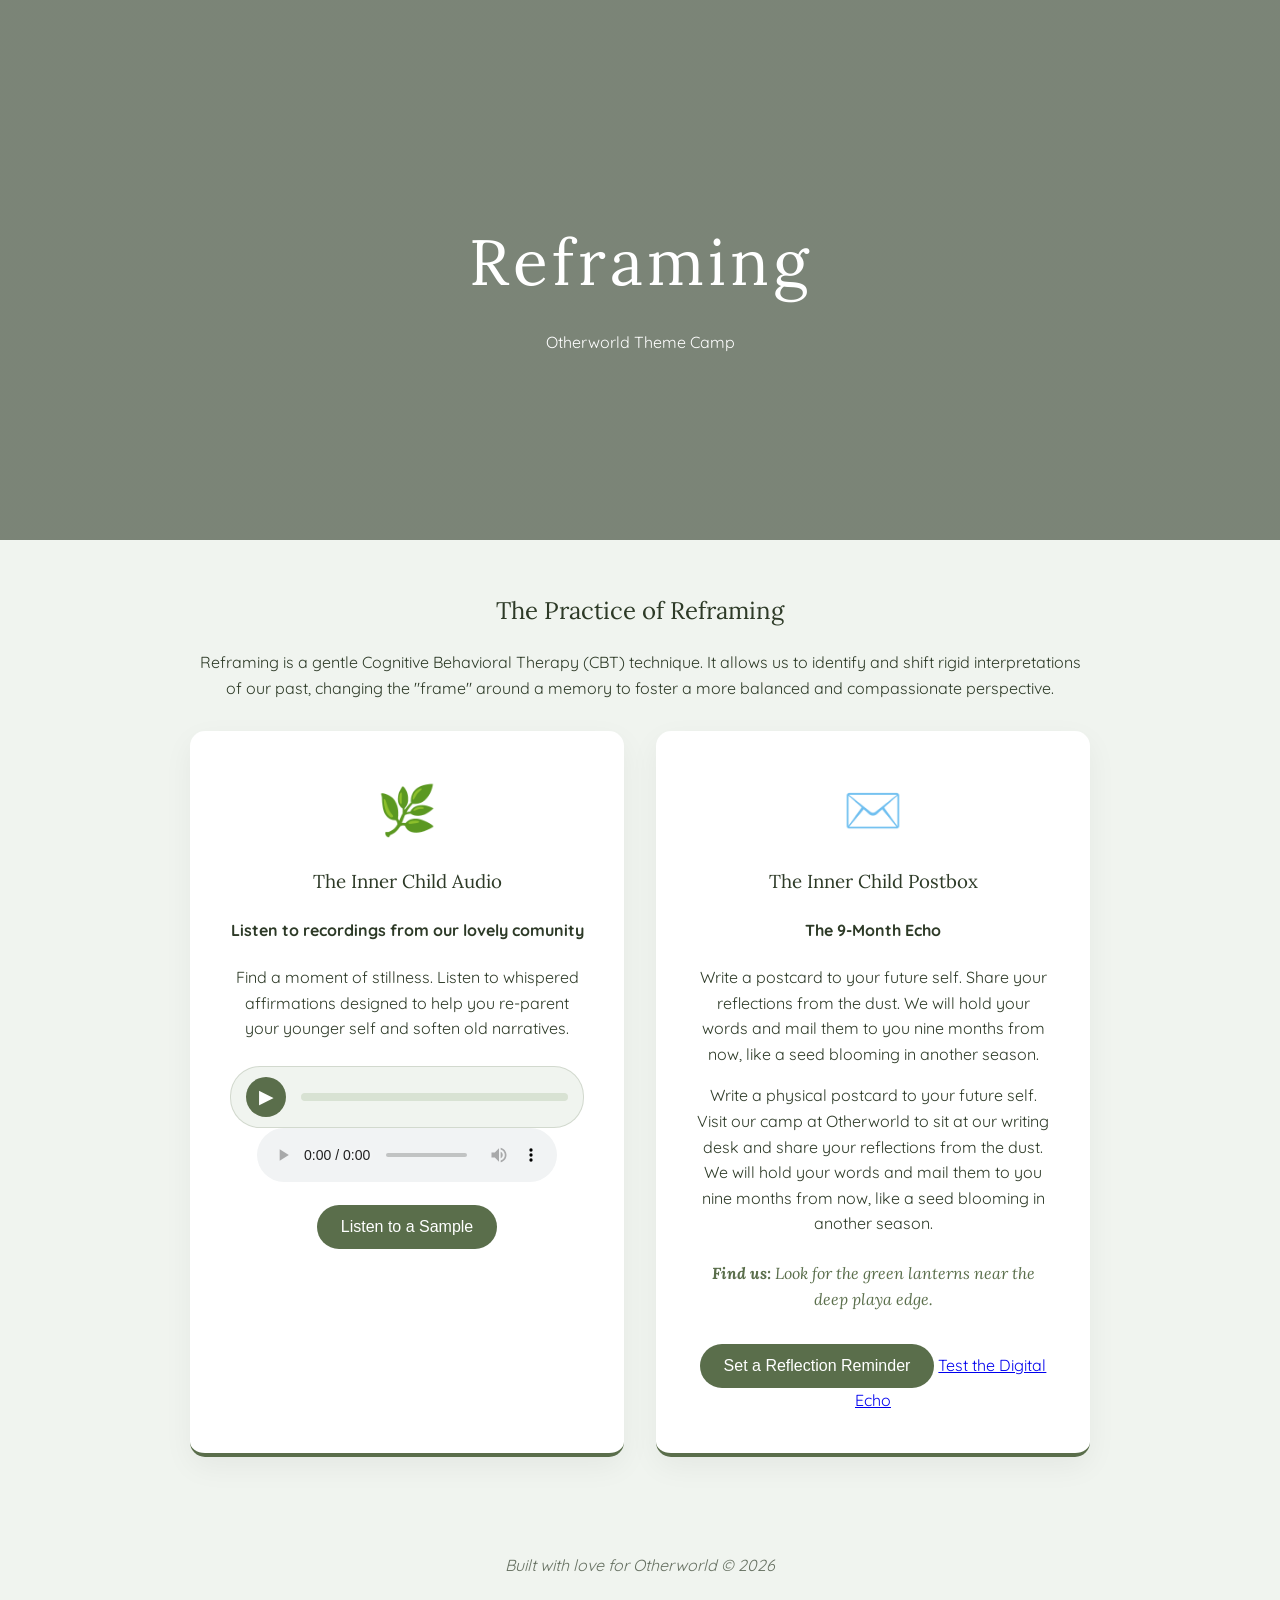
==== index.html @ 9a98a30b "Update index.html" ====
<!DOCTYPE html>
<html lang="en">
<head>
    <meta charset="UTF-8">
    <meta name="viewport" content="width=device-width, initial-scale=1.0">
    <title>Reframing | Otherworld Theme Camp</title>
    <link rel="stylesheet" href="style.css">
    <link href="https://fonts.googleapis.com/css2?family=Quicksand:wght@300;500&family=Lora:italic,wght@0,400;1,400&display=swap" rel="stylesheet">
</head>
<body>

    <header class="hero">
        <div class="overlay">
            <h1>Reframing</h1>
            <p class="tagline">Otherworld Theme Camp</p>
        </div>
    </header>

    <main>
        <section id="about" class="container">
            <h2>The Practice of Reframing</h2>
            <p>Reframing is a gentle Cognitive Behavioral Therapy (CBT) technique. It allows us to identify and shift rigid interpretations of our past, changing the "frame" around a memory to foster a more balanced and compassionate perspective.</p>
        </section>

        <section class="projects container">
            <div class="card" id="inner-child-reframing">
                <div class="icon">🌿</div>
                <h3>The Inner Child Audio</h3>
                <h4>Listen to recordings from our lovely comunity</h4>
                <p>Find a moment of stillness. Listen to whispered affirmations designed to help you re-parent your younger self and soften old narratives.</p>
                <div class="custom-audio-player">
                    <button id="playBtn" class="play-toggle" aria-label="Play audio">▶</button>
                    <div class="progress-wrapper" id="progressWrapper">
                        <div class="progress-fill" id="progressFill"></div>
                    </div>
                    <audio id="affirmationAudio" src="your-audio-file.mp3" preload="metadata"></audio>
                </div>
                
                <audio controls class="audio-player">
                <source src="affirmation-track-1.mp3" type="audio/mpeg">
                Your browser does not support the audio element.
                </audio>
                <button onclick="toggleAudio()">Listen to a Sample</button>
            </div>

            <div class="card" id="inner-child-post-box">
                <div class="icon">✉️</div>
                <h3>The Inner Child Postbox</h3>
                <h4>The 9-Month Echo</h4>
                <p>Write a postcard to your future self. Share your reflections from the dust. We will hold your words and mail them to you nine months from now, like a seed blooming in another season.</p>
                <p>Write a physical postcard to your future self. Visit our camp at Otherworld to sit at our writing desk and share your reflections from the dust. We will hold your words and mail them to you nine months from now, like a seed blooming in another season.</p>
                <p class="camp-location"><strong>Find us:</strong> Look for the green lanterns near the deep playa edge.</p>
                <button id="remindBtn">Set a Reflection Reminder</button>
                <a href="digital-postcard.html" class="btn">Test the Digital Echo</a>
            </div>
        </section>
    </main>

    <footer>
        <p>Built with love for Otherworld &copy; 2026</p>
    </footer>

    <script src="script.js"></script>
</body>
</html>
---- style.css ----
:root {
    --forest-deep: #2d3a27;
    --moss: #5a6e4b;
    --mist: #f0f4ef;
    --bark: #6d594f;
    --accent: #a3b18a;
}

body {
    margin: 0;
    font-family: 'Quicksand', sans-serif;
    background-color: var(--mist);
    color: var(--forest-deep);
    line-height: 1.6;
}

h1, h2, h3 {
    font-family: 'Lora', serif;
    font-weight: 400;
}

.container {
    max-width: 900px;
    margin: 0 auto;
    padding: 2rem;
    text-align: center;
}

.hero {
    height: 60vh;
    background: linear-gradient(rgba(45, 58, 39, 0.6), rgba(45, 58, 39, 0.6)), 
                url('https://images.unsplash.com/photo-1441974231531-c6227db76b6e?auto=format&fit=crop&q=80&w=1000');
    background-size: cover;
    background-position: center;
    display: flex;
    align-items: center;
    justify-content: center;
    color: white;
    text-align: center;
}

.hero h1 {
    font-size: 4rem;
    margin-bottom: 0;
    letter-spacing: 4px;
}

.projects {
    display: flex;
    gap: 2rem;
    flex-wrap: wrap;
    justify-content: center;
    margin-top: -50px;
}

.card {
    background: white;
    padding: 2.5rem;
    border-radius: 15px;
    box-shadow: 0 10px 30px rgba(0,0,0,0.05);
    flex: 1;
    min-width: 300px;
    transition: transform 0.3s ease;
    border-bottom: 4px solid var(--moss);
}

.card:hover {
    transform: translateY(-5px);
}

.icon {
    font-size: 3rem;
    margin-bottom: 1rem;
}

button {
    background-color: var(--moss);
    color: white;
    border: none;
    padding: 0.8rem 1.5rem;
    border-radius: 25px;
    cursor: pointer;
    font-size: 1rem;
    margin-top: 1rem;
    transition: background 0.3s;
}

button:hover {
    background-color: var(--forest-deep);
}

/* Add to existing style.css */

.camp-location {
    font-family: 'Lora', serif;
    font-style: italic;
    color: var(--moss);
    margin-top: 1.5rem;
}

/* Custom Audio Player Styles */
.custom-audio-player {
    display: flex;
    align-items: center;
    gap: 15px;
    background-color: var(--mist);
    padding: 10px 15px;
    border-radius: 30px;
    margin-top: 1.5rem;
    border: 1px solid rgba(90, 110, 75, 0.2);
}

.play-toggle {
    background-color: var(--moss);
    color: white;
    border: none;
    width: 40px;
    height: 40px;
    border-radius: 50%;
    display: flex;
    align-items: center;
    justify-content: center;
    cursor: pointer;
    font-size: 1.2rem;
    margin: 0; /* Override previous button margin */
    padding: 0;
    transition: transform 0.2s, background-color 0.3s;
}

.play-toggle:hover {
    background-color: var(--forest-deep);
    transform: scale(1.05);
}

.progress-wrapper {
    flex-grow: 1;
    height: 8px;
    background-color: #d8e2d3;
    border-radius: 4px;
    cursor: pointer;
    overflow: hidden;
}

.progress-fill {
    height: 100%;
    background-color: var(--moss);
    width: 0%;
    transition: width 0.1s linear;
}

footer {
    padding: 3rem;
    text-align: center;
    font-style: italic;
    opacity: 0.7;
}
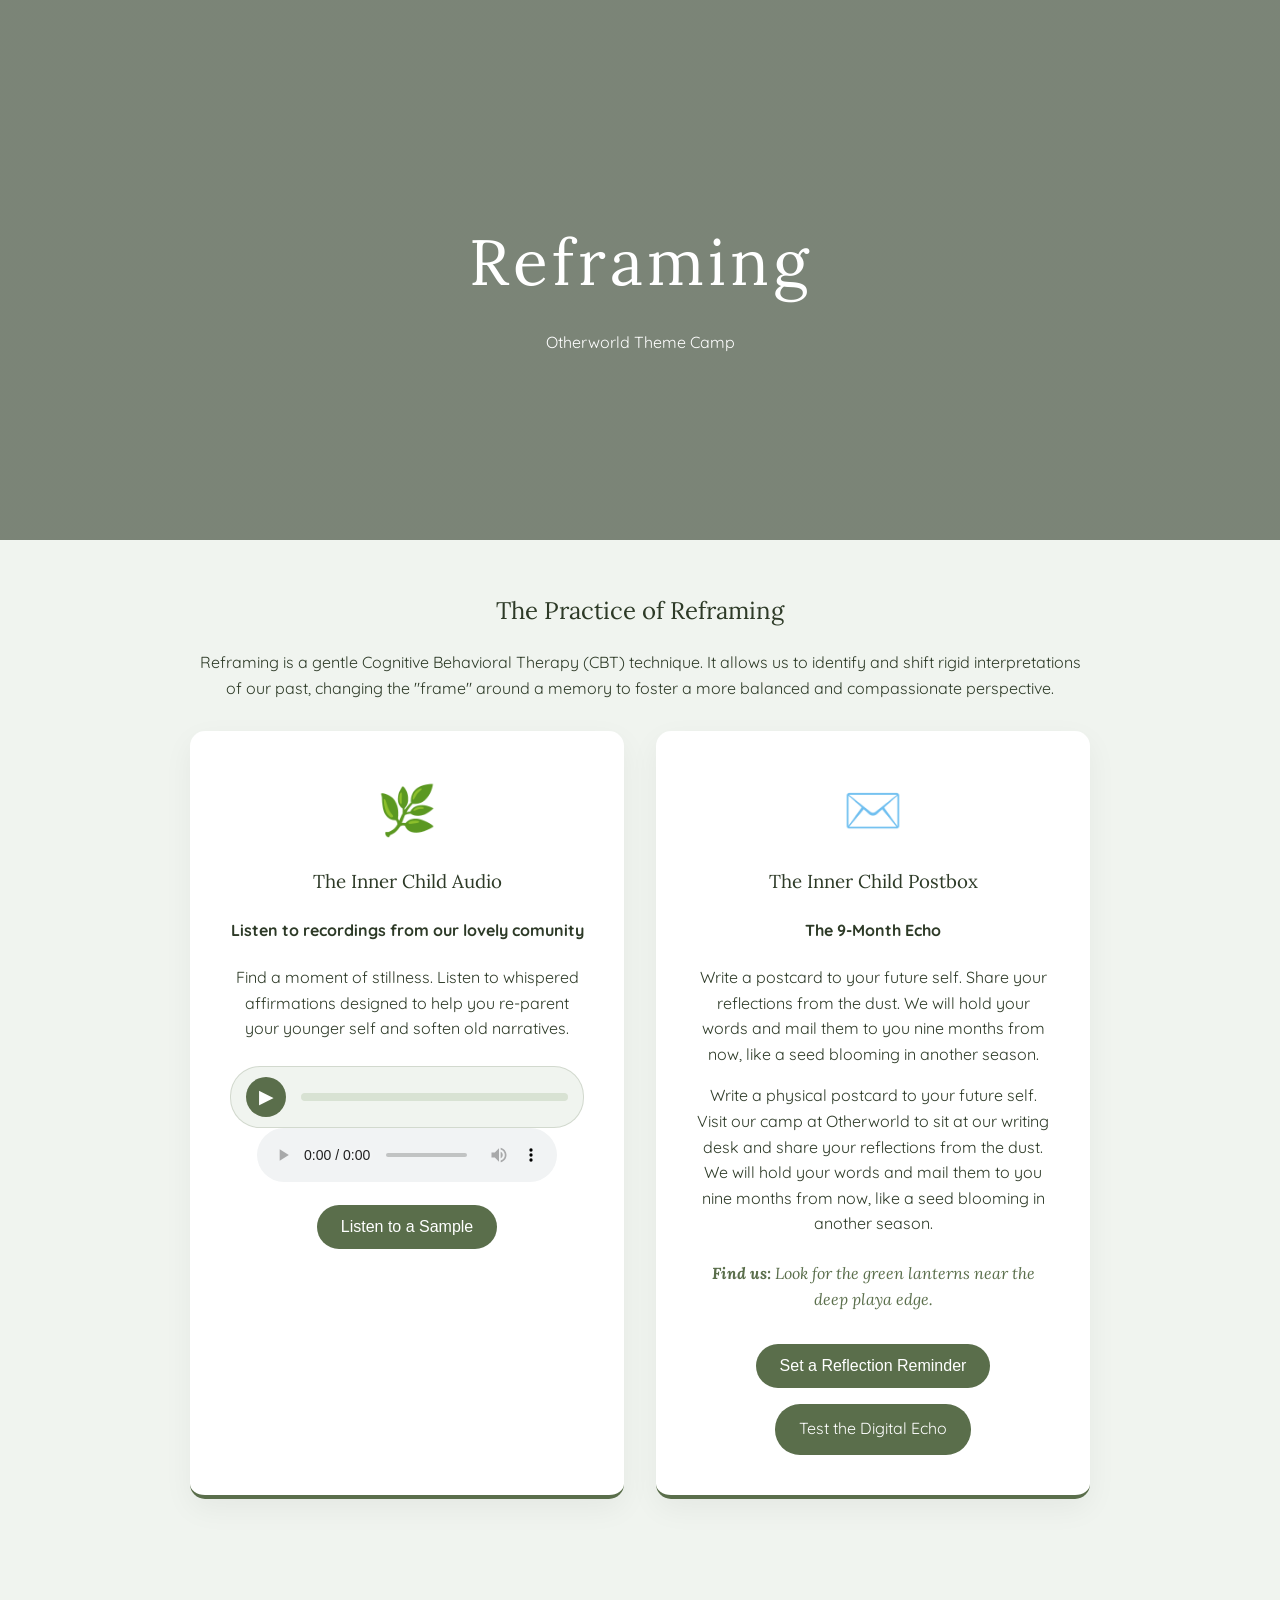
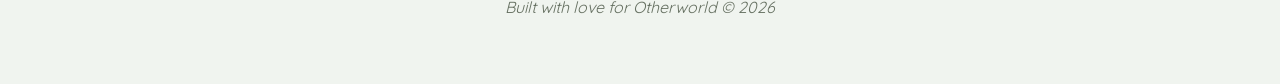
==== commit ee6fc9e0: "Update index.html" ====
--- a/index.html
+++ b/index.html
@@ -33,11 +33,11 @@
                     <div class="progress-wrapper" id="progressWrapper">
                         <div class="progress-fill" id="progressFill"></div>
                     </div>
-                    <audio id="affirmationAudio" src="your-audio-file.mp3" preload="metadata"></audio>
+                    <audio id="affirmationAudio" src="natureseye-wild-atlantic-spray-meditation-414828.mp3" preload="metadata"></audio>
                 </div>
                 
                 <audio controls class="audio-player">
-                <source src="affirmation-track-1.mp3" type="audio/mpeg">
+                <source src="natureseye-wild-atlantic-spray-meditation-414828.mp3" type="audio/mpeg">
                 Your browser does not support the audio element.
                 </audio>
                 <button onclick="toggleAudio()">Listen to a Sample</button>
--- a/style.css
+++ b/style.css
@@ -148,6 +148,25 @@
     transition: width 0.1s linear;
 }
 
+button, .btn {
+    background-color: var(--moss);
+    color: white;
+    border: none;
+    padding: 0.8rem 1.5rem;
+    border-radius: 25px;
+    cursor: pointer;
+    font-size: 1rem;
+    margin-top: 1rem;
+    transition: background 0.3s;
+    /* Added to make the <a> tag behave visually like a button */
+    display: inline-block; 
+    text-decoration: none; 
+}
+
+button:hover, .btn:hover {
+    background-color: var(--forest-deep);
+}
+
 footer {
     padding: 3rem;
     text-align: center;
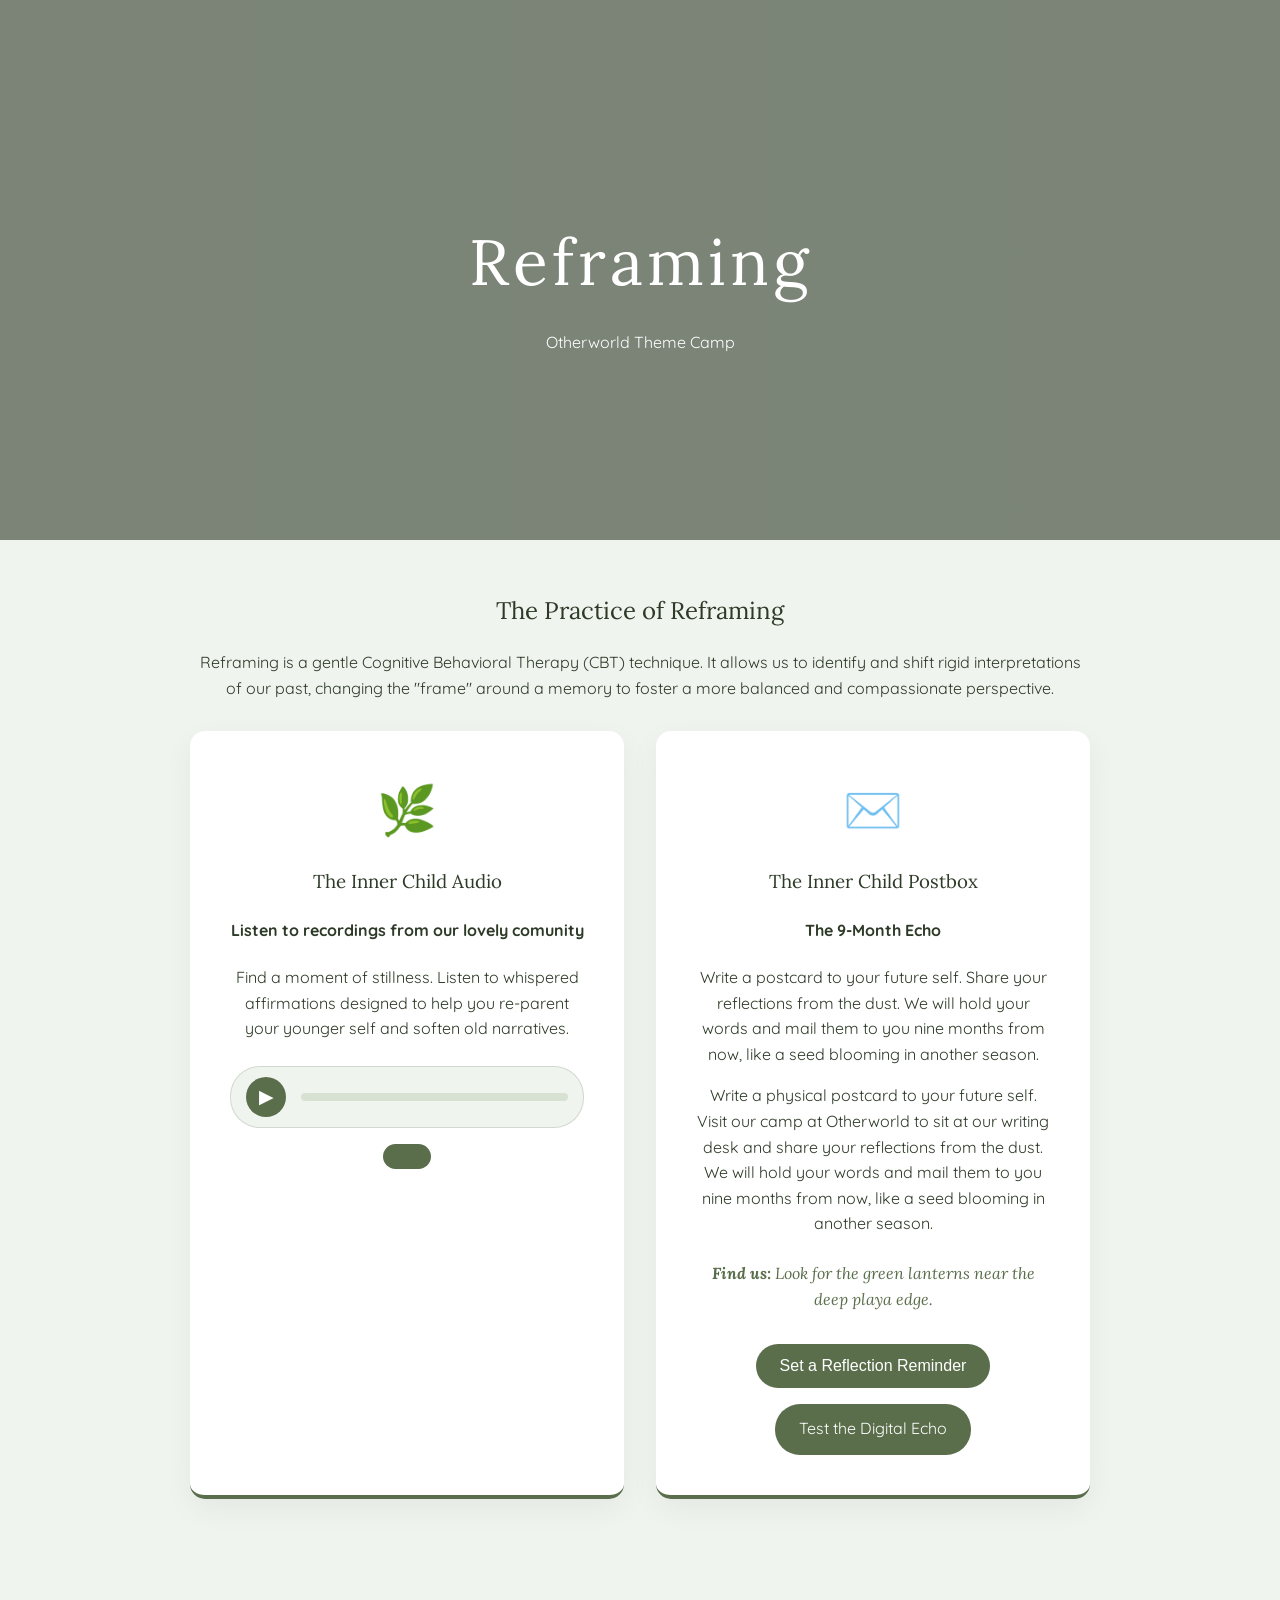
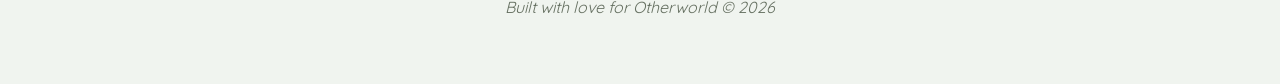
==== commit 60a4a917: "Update index.html" ====
--- a/index.html
+++ b/index.html
@@ -36,11 +36,8 @@
                     <audio id="affirmationAudio" src="natureseye-wild-atlantic-spray-meditation-414828.mp3" preload="metadata"></audio>
                 </div>
                 
-                <audio controls class="audio-player">
-                <source src="natureseye-wild-atlantic-spray-meditation-414828.mp3" type="audio/mpeg">
-                Your browser does not support the audio element.
-                </audio>
-                <button onclick="toggleAudio()">Listen to a Sample</button>
+              
+                <button onclick="toggleAudio()"Explore more samples"</button>
             </div>
 
             <div class="card" id="inner-child-post-box">
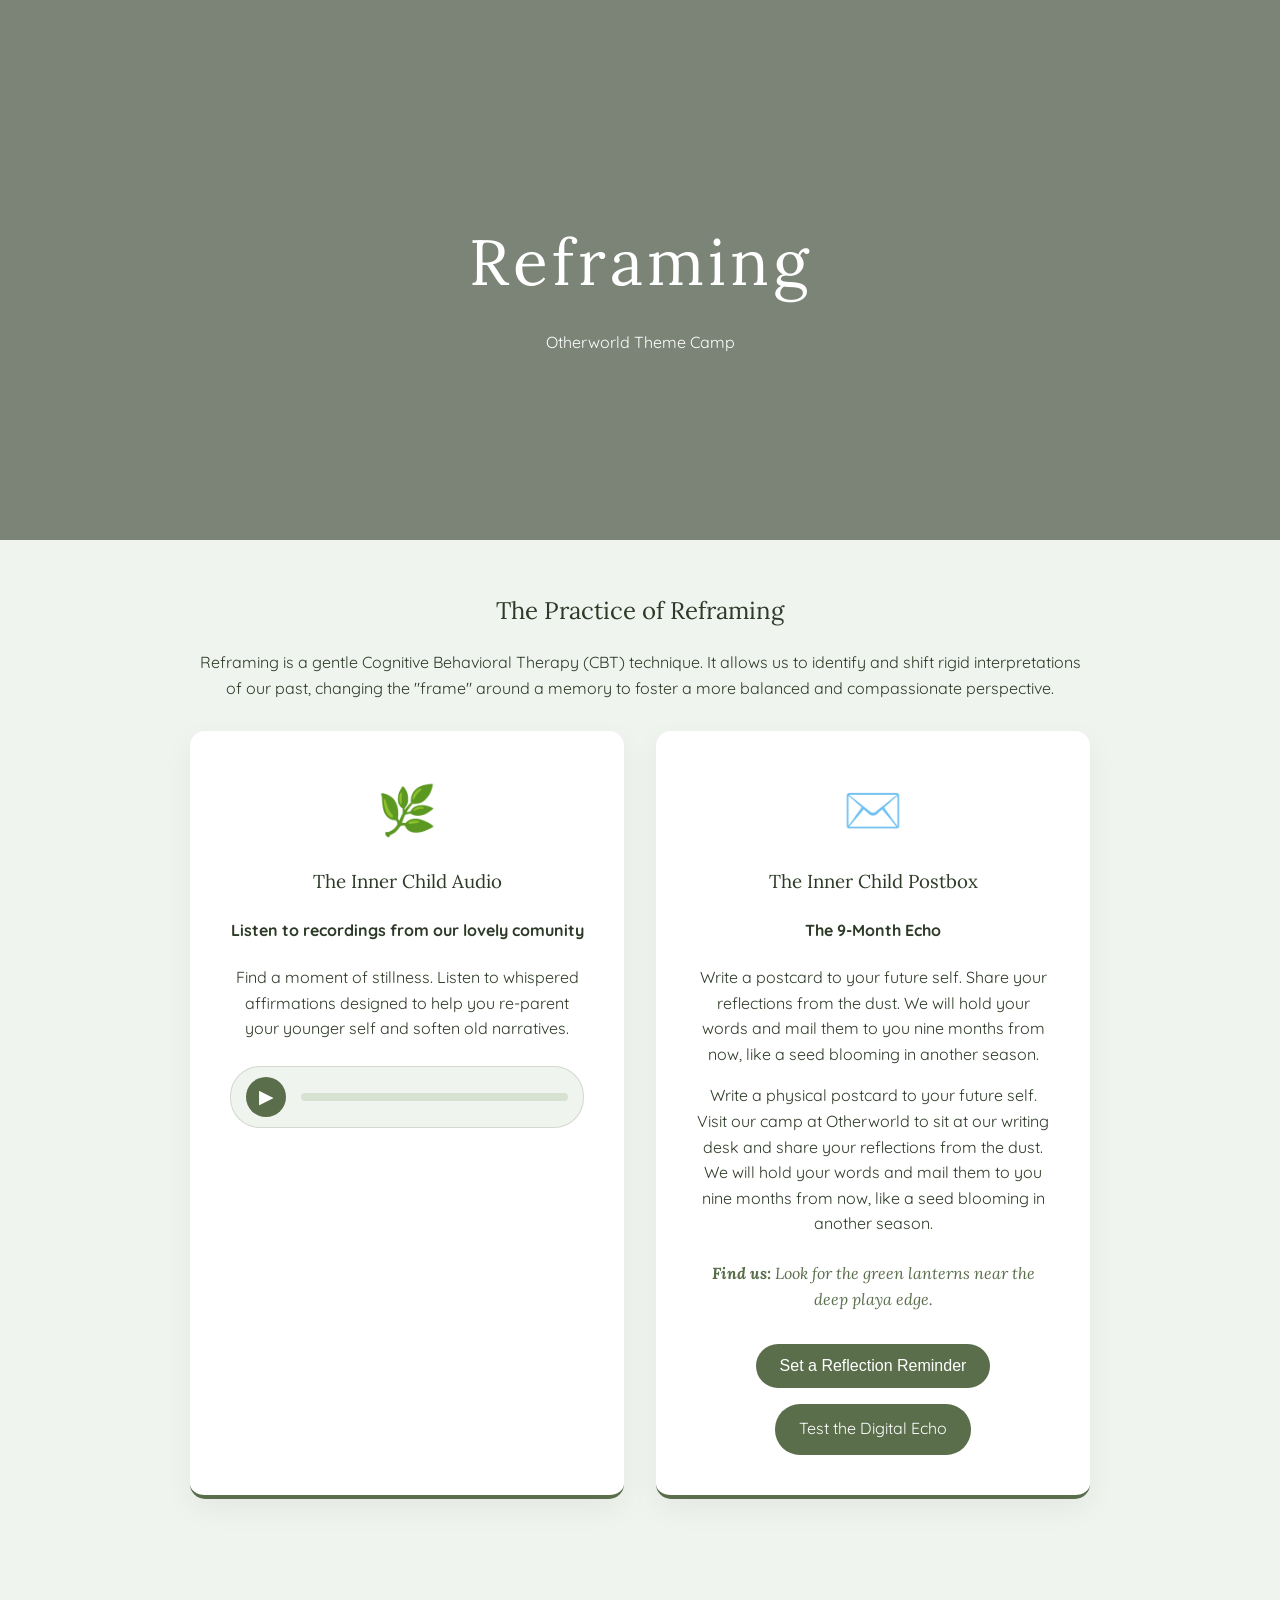
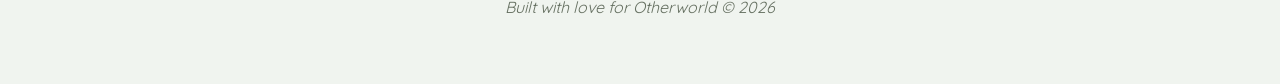
==== commit 8add77b5: "Update index.html" ====
--- a/index.html
+++ b/index.html
@@ -36,8 +36,6 @@
                     <audio id="affirmationAudio" src="natureseye-wild-atlantic-spray-meditation-414828.mp3" preload="metadata"></audio>
                 </div>
                 
-              
-                <button onclick="toggleAudio()"Explore more samples"</button>
             </div>
 
             <div class="card" id="inner-child-post-box">
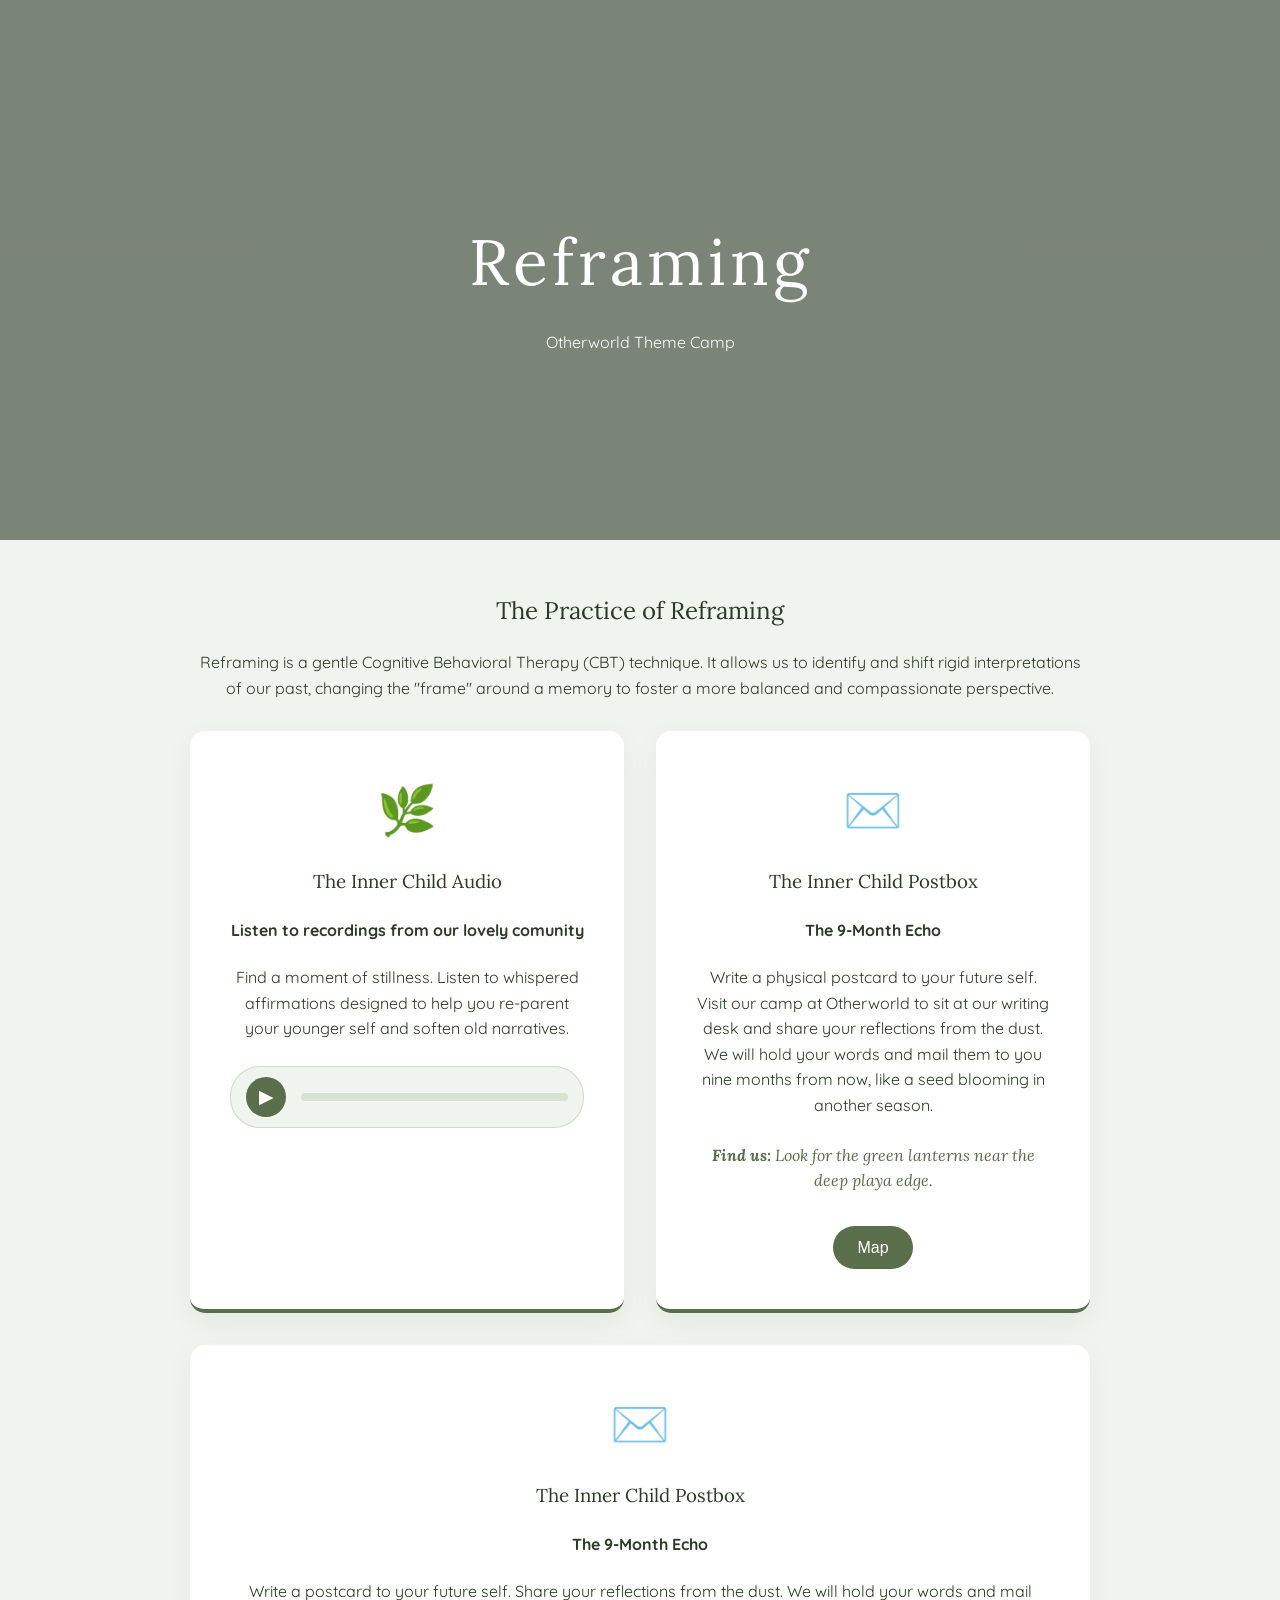
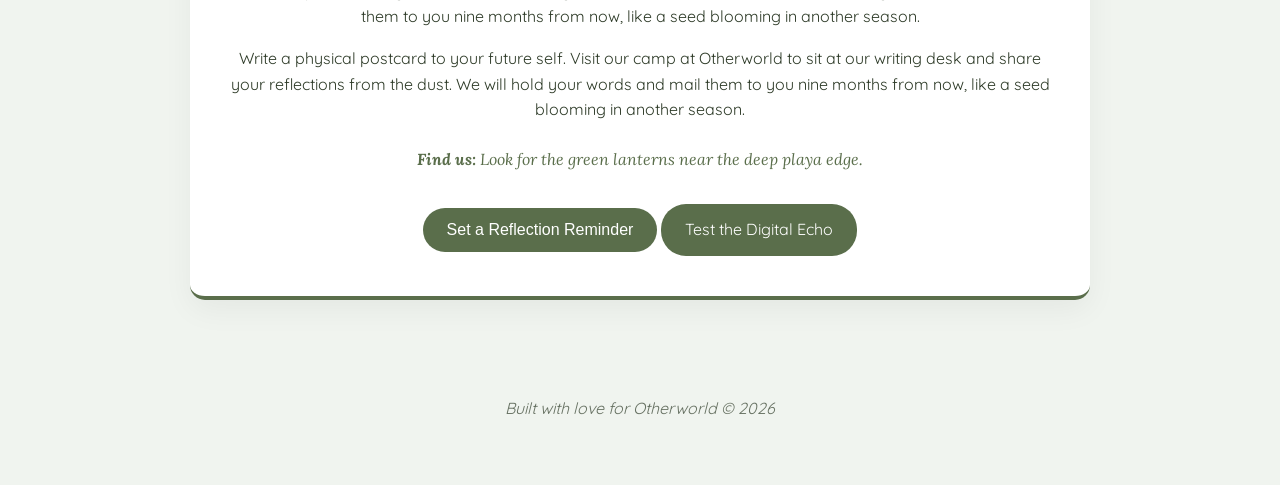
==== commit 2c67f8cd: "Update index.html" ====
--- a/index.html
+++ b/index.html
@@ -42,6 +42,15 @@
                 <div class="icon">✉️</div>
                 <h3>The Inner Child Postbox</h3>
                 <h4>The 9-Month Echo</h4>
+                <p>Write a physical postcard to your future self. Visit our camp at Otherworld to sit at our writing desk and share your reflections from the dust. We will hold your words and mail them to you nine months from now, like a seed blooming in another season.</p>
+                <p class="camp-location"><strong>Find us:</strong> Look for the green lanterns near the deep playa edge.</p>
+                <button id="remindBtn">Map</button>
+            </div>
+
+            <div class="card" id="inner-child-post-box digital">
+                <div class="icon">✉️</div>
+                <h3>The Inner Child Postbox</h3>
+                <h4>The 9-Month Echo</h4>
                 <p>Write a postcard to your future self. Share your reflections from the dust. We will hold your words and mail them to you nine months from now, like a seed blooming in another season.</p>
                 <p>Write a physical postcard to your future self. Visit our camp at Otherworld to sit at our writing desk and share your reflections from the dust. We will hold your words and mail them to you nine months from now, like a seed blooming in another season.</p>
                 <p class="camp-location"><strong>Find us:</strong> Look for the green lanterns near the deep playa edge.</p>
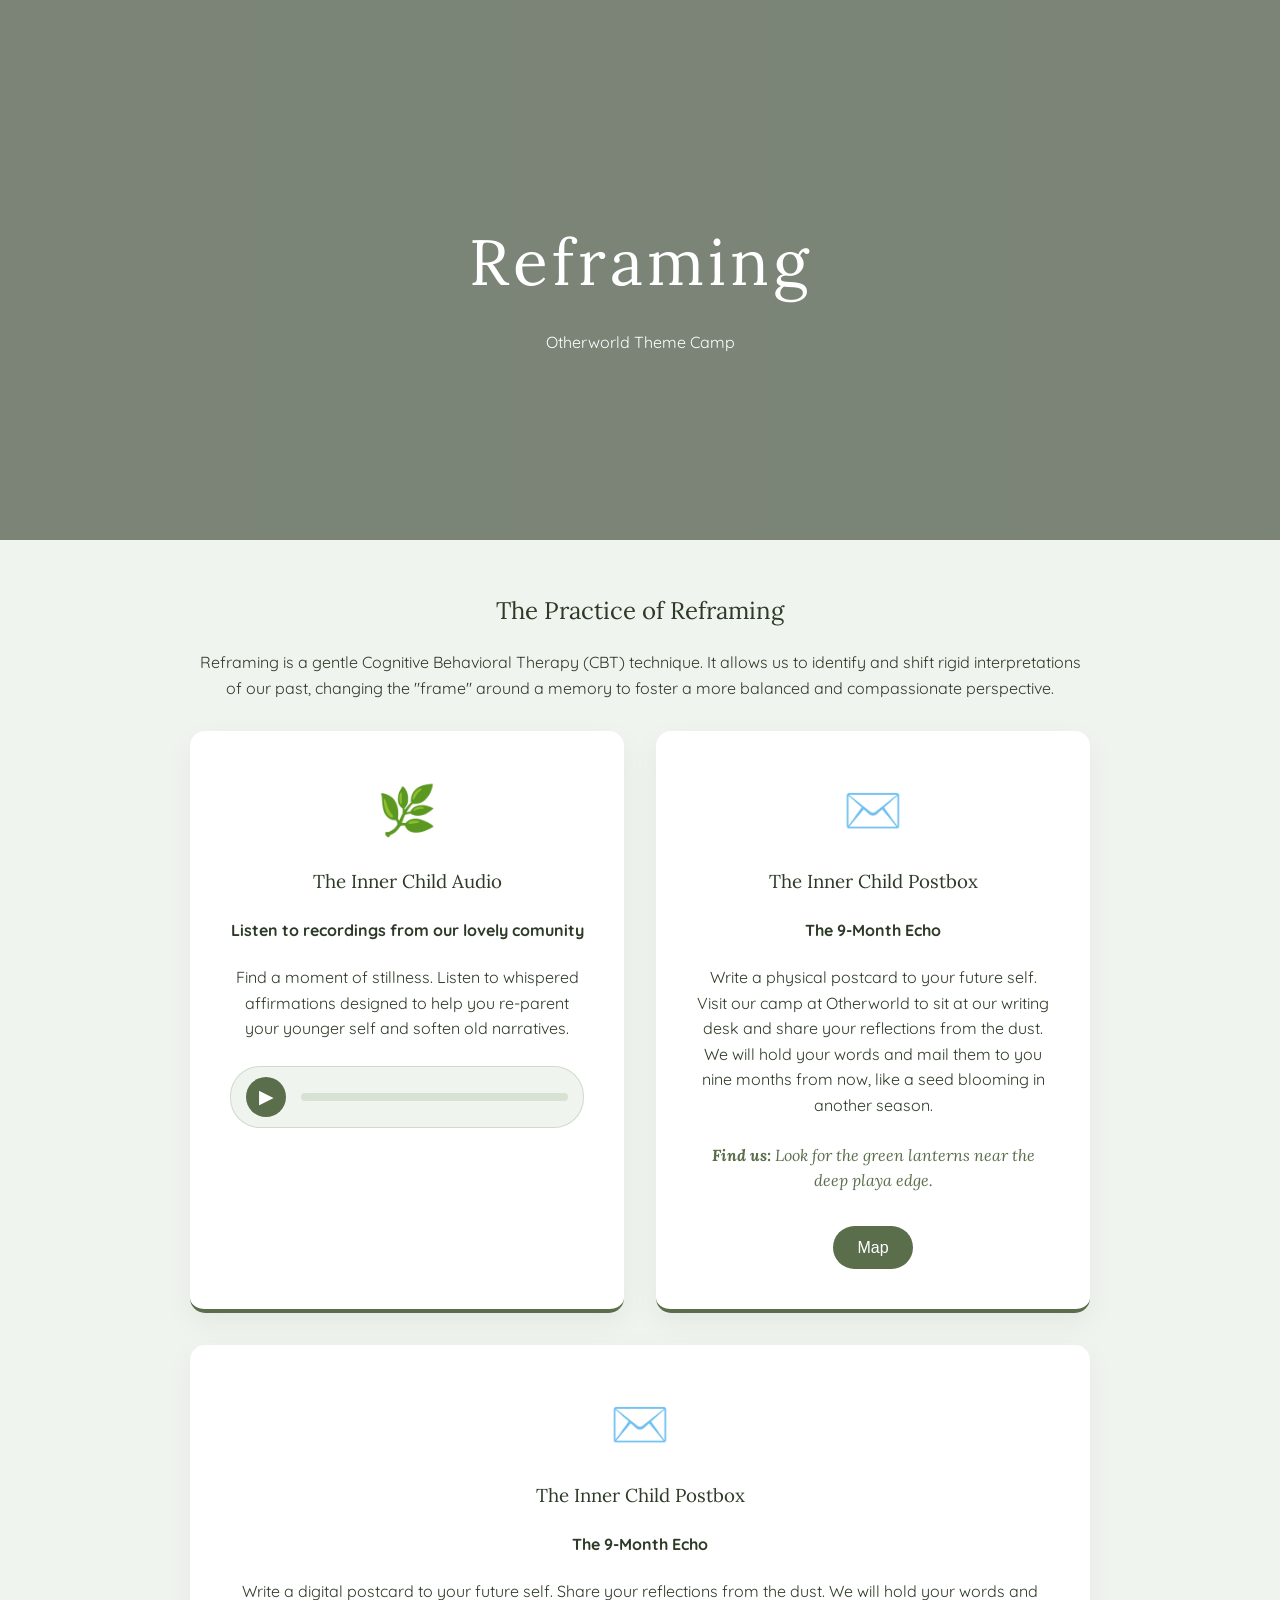
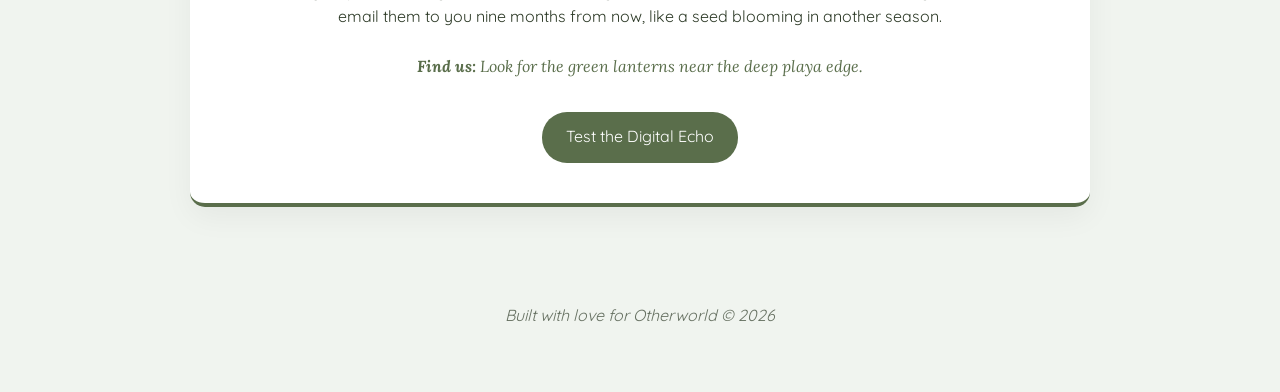
==== commit 75361b20: "Update index.html" ====
--- a/index.html
+++ b/index.html
@@ -51,10 +51,8 @@
                 <div class="icon">✉️</div>
                 <h3>The Inner Child Postbox</h3>
                 <h4>The 9-Month Echo</h4>
-                <p>Write a postcard to your future self. Share your reflections from the dust. We will hold your words and mail them to you nine months from now, like a seed blooming in another season.</p>
-                <p>Write a physical postcard to your future self. Visit our camp at Otherworld to sit at our writing desk and share your reflections from the dust. We will hold your words and mail them to you nine months from now, like a seed blooming in another season.</p>
+                <p>Write a digital postcard to your future self. Share your reflections from the dust. We will hold your words and email them to you nine months from now, like a seed blooming in another season.</p>
                 <p class="camp-location"><strong>Find us:</strong> Look for the green lanterns near the deep playa edge.</p>
-                <button id="remindBtn">Set a Reflection Reminder</button>
                 <a href="digital-postcard.html" class="btn">Test the Digital Echo</a>
             </div>
         </section>
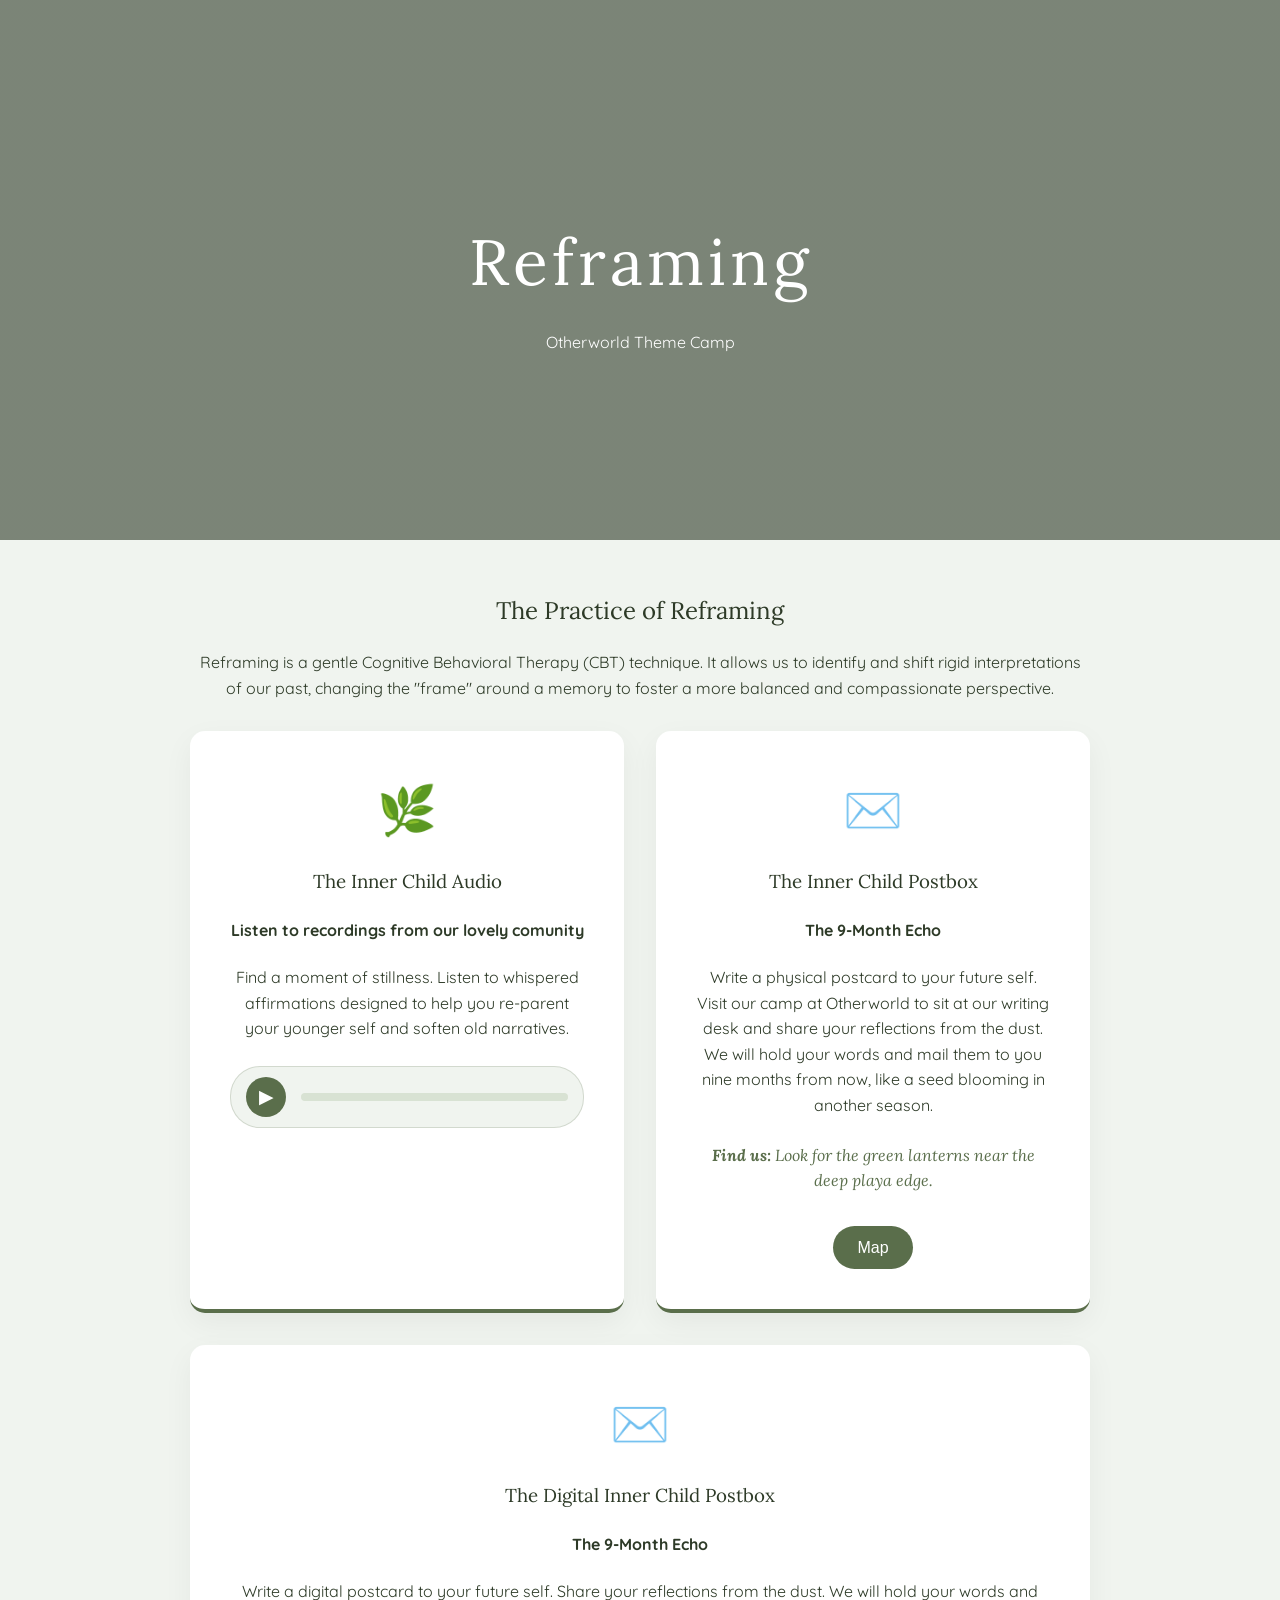
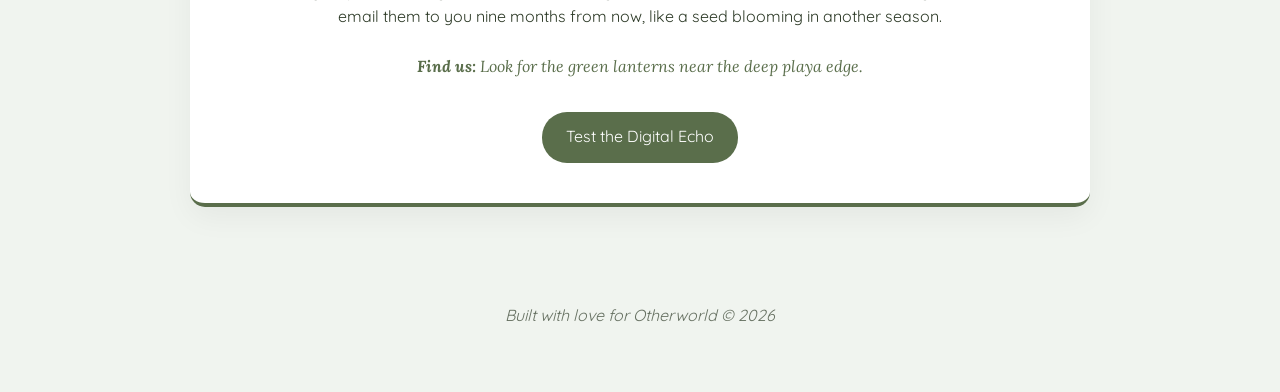
==== commit 364c8dce: "Update index.html" ====
--- a/index.html
+++ b/index.html
@@ -47,9 +47,9 @@
                 <button id="remindBtn">Map</button>
             </div>
 
-            <div class="card" id="inner-child-post-box digital">
+            <div class="card" id="digital-inner-child-post-box digital">
                 <div class="icon">✉️</div>
-                <h3>The Inner Child Postbox</h3>
+                <h3>The Digital Inner Child Postbox</h3>
                 <h4>The 9-Month Echo</h4>
                 <p>Write a digital postcard to your future self. Share your reflections from the dust. We will hold your words and email them to you nine months from now, like a seed blooming in another season.</p>
                 <p class="camp-location"><strong>Find us:</strong> Look for the green lanterns near the deep playa edge.</p>
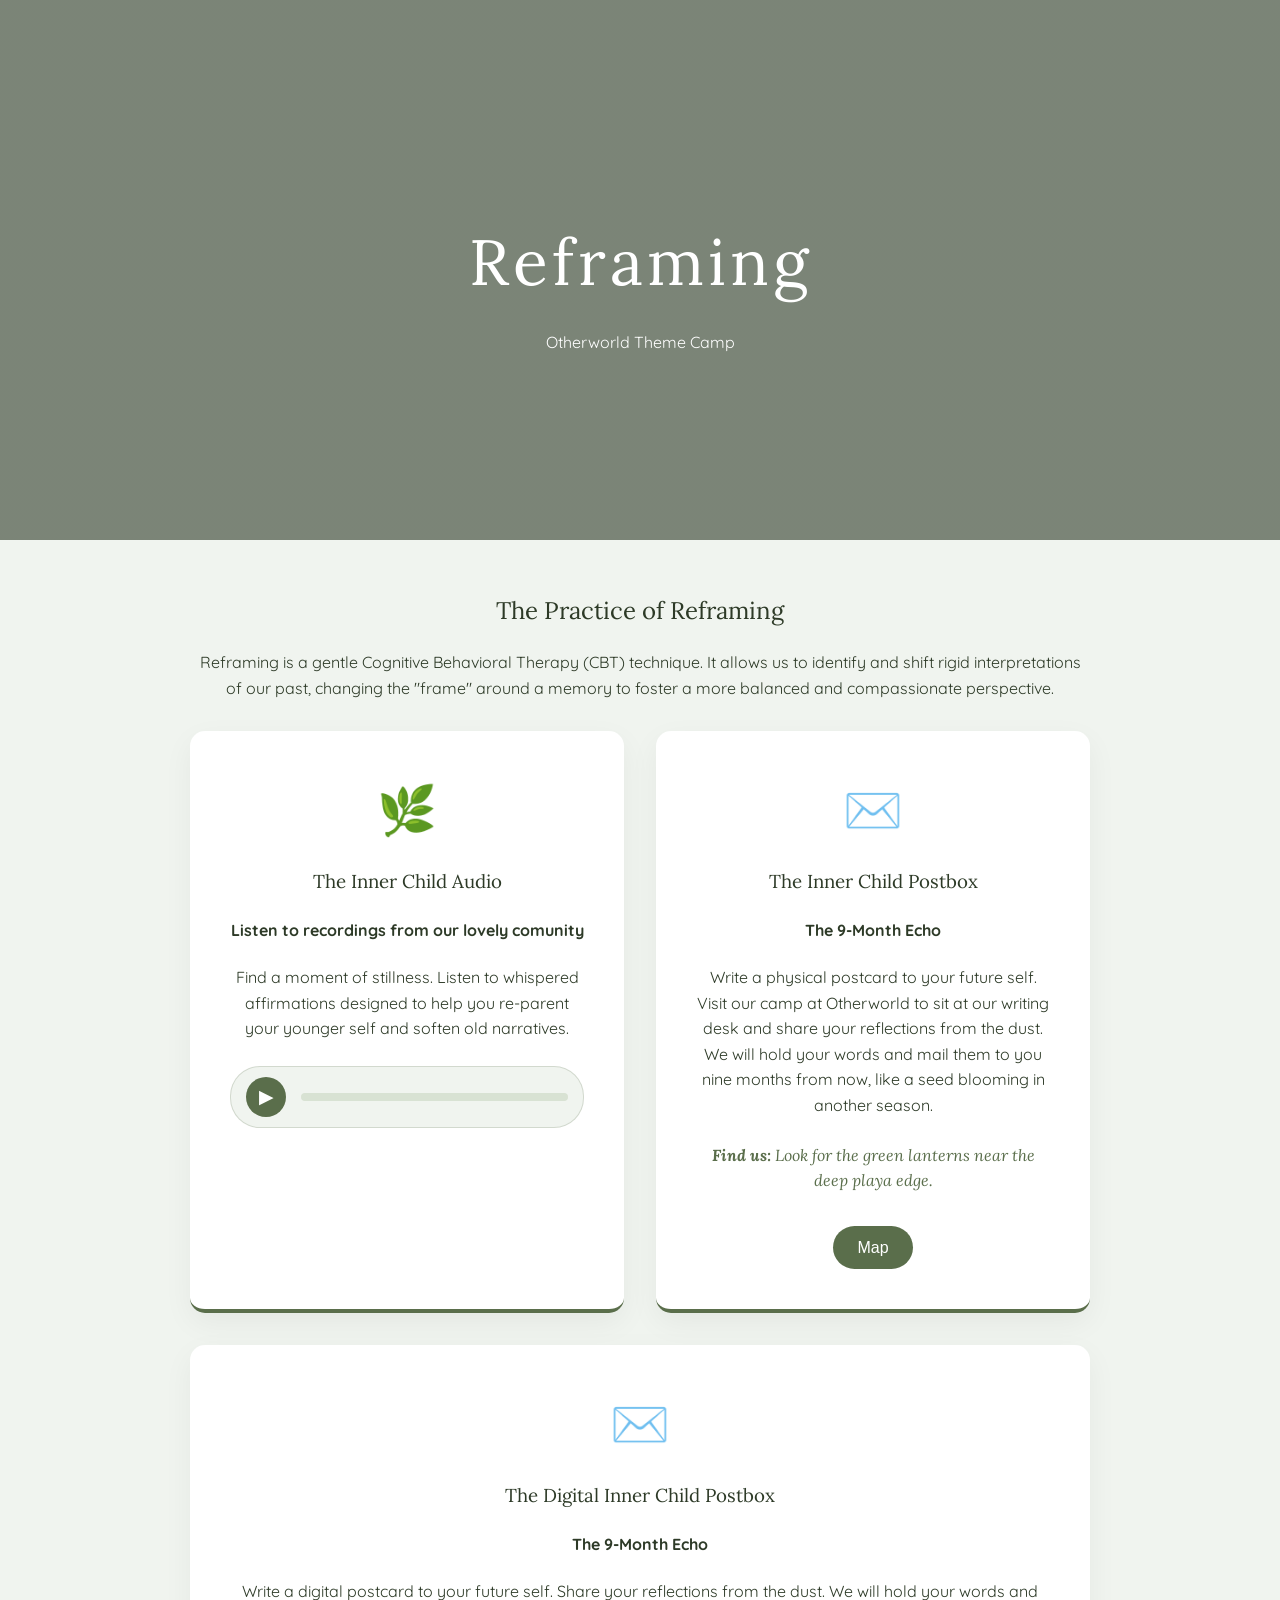
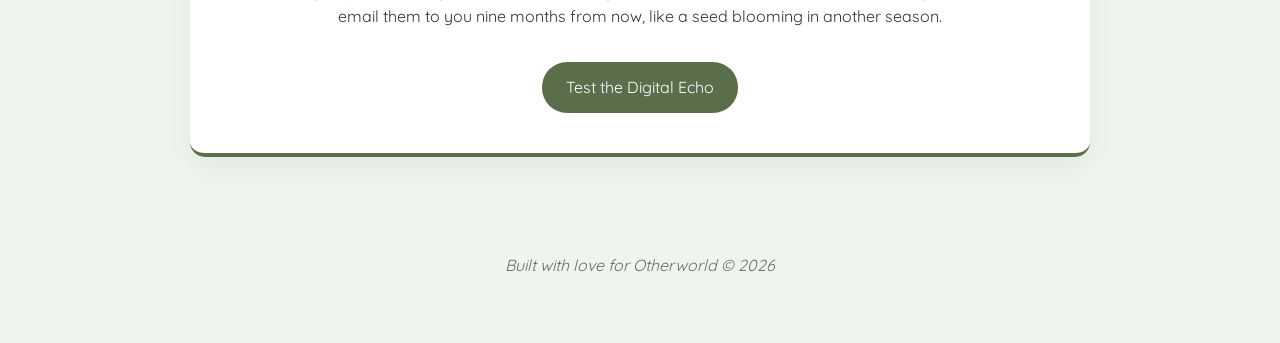
==== commit 9600f3bf: "Update index.html" ====
--- a/index.html
+++ b/index.html
@@ -52,7 +52,6 @@
                 <h3>The Digital Inner Child Postbox</h3>
                 <h4>The 9-Month Echo</h4>
                 <p>Write a digital postcard to your future self. Share your reflections from the dust. We will hold your words and email them to you nine months from now, like a seed blooming in another season.</p>
-                <p class="camp-location"><strong>Find us:</strong> Look for the green lanterns near the deep playa edge.</p>
                 <a href="digital-postcard.html" class="btn">Test the Digital Echo</a>
             </div>
         </section>
